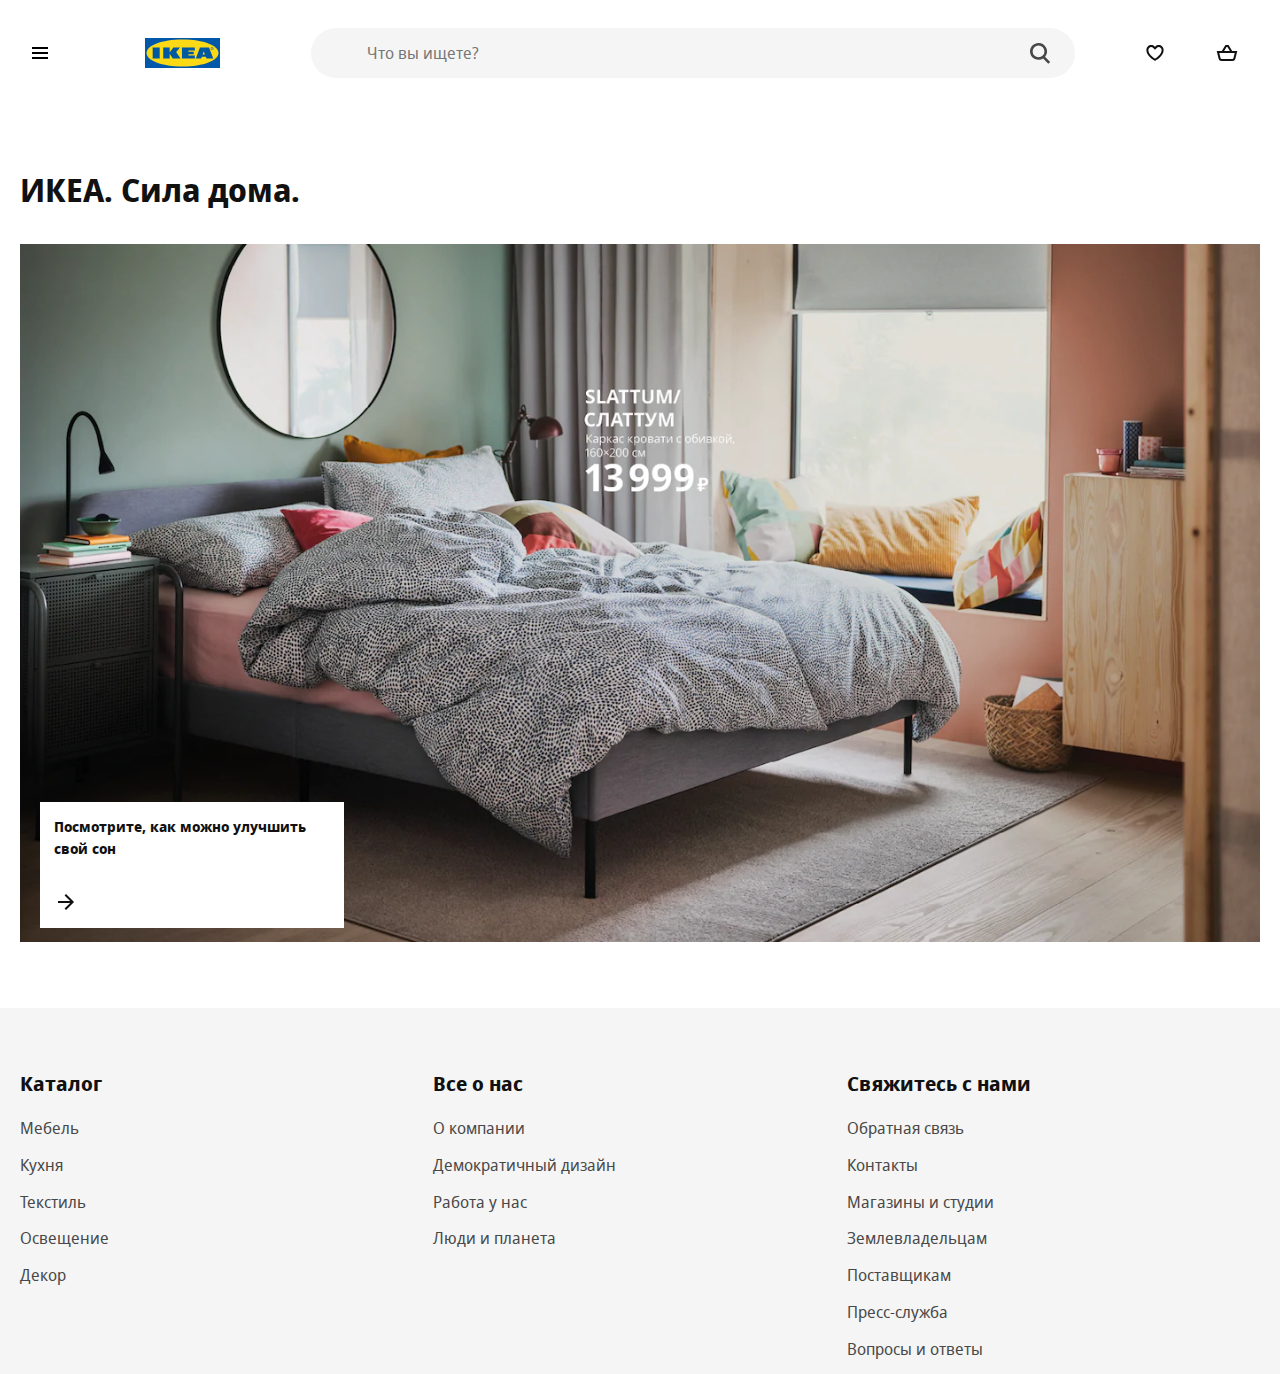
==== index.html @ 9fbd6f0b "добавил файлы в репезеторий" ====
<!DOCTYPE html>
<html lang="en">
<head>
    <meta charset="UTF-8">
    <meta name="viewport"
          content="width=device-width, user-scalable=no, initial-scale=1.0, maximum-scale=1.0, minimum-scale=1.0">
    <meta http-equiv="X-UA-Compatible" content="ie=edge">
    <link rel="apple-touch-icon" sizes="180x180" href="favicon/apple-touch-icon.png">
    <link rel="icon" type="image/png" sizes="32x32" href="favicon/favicon-32x32.png">
    <link rel="icon" type="image/png" sizes="16x16" href="favicon/favicon-16x16.png">
    <link rel="mask-icon" href="favicon/safari-pinned-tab.svg" color="#0058ab">
    <meta name="msapplication-TileColor" content="#0058ab">
    <meta name="theme-color" content="#0058ab">
    <title>ИКЕА - официальный интернет-магазин мебели - IKEA</title>
    <link rel="stylesheet" href="styles/styles.css">

    <script src="script/main.js" defer></script>

</head>
<body>
<header>
    <div class="container">
        <div class="header">
            <button class="btn btn-burger" aria-label="открыть меню">
                <svg focusable="false" class="svg-icon" width="24" height="24" viewBox="0 0 24 24" fill="none"
                     xmlns="http://www.w3.org/2000/svg">
                    <path fill-rule="evenodd" clip-rule="evenodd"
                          d="M20 8H4V6H20V8ZM20 13H4V11H20V13ZM20 18H4V16H20V18Z"></path>
                </svg>
            </button>
            <a href="index.html" class="logo">
                <img src="image/ikea-logo.svg" alt="Логотип">
            </a>
            <form class="search" method="get" action="goods.html">
                <input type="search" name="s" maxlength="150" class="search-input" spellcheck="false"
                       aria-label="Искать товары, новинки и вдохновение"
                       aria-placeholder="Искать товары, новинки и вдохновение" placeholder="Что вы ищете?"
                       autocapitalize="off" autocomplete="off" autocorrect="off">
                <button type="submit" class="btn search-btn" aria-label="найти"></button>
            </form>
            <a href="goods.html?cat=wishlist" class="btn btn-wishlist">
                <svg focusable="false" class="svg-icon" width="24" height="24" viewBox="0 0 24 24" fill="none"
                     xmlns="http://www.w3.org/2000/svg">
                    <path fill-rule="evenodd" clip-rule="evenodd"
                          d="M12.336 5.52055C14.2336 3.62376 17.3096 3.62401 19.2069 5.52129C20.2067 6.52115 20.6796 7.85005 20.6259 9.15761C20.6151 12.2138 18.4184 14.8654 16.4892 16.6366C15.4926 17.5517 14.5004 18.2923 13.7593 18.8036C13.3879 19.0598 13.0771 19.2601 12.8574 19.3973C12.7475 19.466 12.6601 19.519 12.5992 19.5555C12.5687 19.5737 12.5448 19.5879 12.5279 19.5978L12.5079 19.6094L12.502 19.6129L12.5001 19.614C12.5001 19.614 12.4989 19.6147 11.9999 18.748C11.501 19.6147 11.5005 19.6144 11.5005 19.6144L11.4979 19.6129L11.4919 19.6094L11.472 19.5978C11.4551 19.5879 11.4312 19.5737 11.4007 19.5555C11.3397 19.519 11.2524 19.466 11.1425 19.3973C10.9227 19.2601 10.612 19.0598 10.2405 18.8036C9.49947 18.2923 8.50726 17.5517 7.51063 16.6366C5.58146 14.8654 3.38477 12.2139 3.37399 9.15765C3.32024 7.85008 3.79314 6.52117 4.79301 5.52129C6.69054 3.62376 9.76704 3.62376 11.6646 5.52129L11.9993 5.856L12.3353 5.52129L12.336 5.52055ZM11.9999 18.748L11.5005 19.6144L11.9999 19.9019L12.4989 19.6147L11.9999 18.748ZM11.9999 17.573C12.1727 17.462 12.384 17.3226 12.6236 17.1573C13.3125 16.6821 14.2267 15.9988 15.1366 15.1634C17.0157 13.4381 18.6259 11.2919 18.6259 9.13506V9.11213L18.627 9.08922C18.6626 8.31221 18.3844 7.52727 17.7926 6.9355C16.6762 5.81903 14.866 5.81902 13.7495 6.9355L13.7481 6.93689L11.9965 8.68166L10.2504 6.9355C9.13387 5.81903 7.3237 5.81903 6.20722 6.9355C5.61546 7.52727 5.33724 8.31221 5.3729 9.08922L5.37395 9.11213V9.13507C5.37395 11.2919 6.98418 13.4381 8.86325 15.1634C9.77312 15.9988 10.6874 16.6821 11.3762 17.1573C11.6159 17.3226 11.8271 17.462 11.9999 17.573Z"></path>
                </svg>
            </a>
            <a href="cart.html" class="btn btn-cart">
                <svg focusable="false" class="svg-icon svg-cart" width="24" height="24" viewBox="0 0 24 24" fill="none"
                     xmlns="http://www.w3.org/2000/svg" style="display: block;">
                    <path fill-rule="evenodd" clip-rule="evenodd"
                          d="M10.9994 4H10.4373L10.1451 4.48017L6.78803 9.99716H3.00001H1.71924L2.02987 11.2397L3.65114 17.7248C3.98501 19.0603 5.18497 19.9972 6.56157 19.9972L17.4385 19.9972C18.8151 19.9972 20.015 19.0603 20.3489 17.7248L21.9702 11.2397L22.2808 9.99716H21H17.2113L13.8539 4.48014L13.5618 4H12.9997H12.0004H10.9994ZM14.8701 9.99716L12.4376 6H12.0004H11.5615L9.12921 9.99716H14.8701ZM5.59142 17.2397L4.28079 11.9972H19.7192L18.4086 17.2397C18.2973 17.6849 17.8973 17.9972 17.4385 17.9972L6.56157 17.9972C6.1027 17.9972 5.70272 17.6849 5.59142 17.2397Z"></path>
                </svg>
            </a>
        </div>
    </div>
</header>
<main>
    <div class="container">
        <h1 class="main-header">ИКЕА. Сила дома.</h1>
        <aside class="offer">
            <a href="card.html#idd059">
                <picture>
                    <source srcset="image/b47e07ee97fd5f9bf030d258d462a945.webp" type="image/webp">
                    <img src="image/b47e07ee97fd5f9bf030d258d462a945.jpg" alt="СЛАТТУМ">
                </picture>

            </a>
            <a class="offer-extra" href="goods.html?subcat=Кровати">
                <p>Посмотрите, как можно улучшить свой сон</p>
                <svg focusable="false" viewBox="0 0 24 24" class="offer-arrow" aria-hidden="true">
                    <path fill-rule="evenodd" clip-rule="evenodd"
                          d="M19.2937 12.7074L20.0008 12.0003L19.2938 11.2932L12.0008 3.99927L10.5865 5.41339L16.1727 11.0003H4V13.0003H16.1723L10.5855 18.5868L11.9996 20.0011L19.2937 12.7074Z"></path>
                </svg>
            </a>
        </aside>
    </div>
</main>
<footer>
    <div class="container">
        <div class="footer">
            <div class="footer-catalog">
                <h2 class="footer-header">Каталог</h2>
                <ul>
                    <li class="footer-list"><a href="goods.html?cat=Мебель">Мебель</a></li>
                    <li class="footer-list"><a href="goods.html?cat=Кухня">Кухня</a></li>
                    <li class="footer-list"><a href="goods.html?cat=Текстиль">Текстиль</a></li>
                    <li class="footer-list"><a href="goods.html?cat=Освещение">Освещение</a></li>
                    <li class="footer-list"><a href="goods.html?cat=Декор">Декор</a></li>
                </ul>
            </div>
            <div class="footer-about">
                <h2 class="footer-header">Все о нас</h2>
                <ul>
                    <li class="footer-list"><a href="#">О компании</a></li>
                    <li class="footer-list"><a href="#">Демократичный дизайн</a></li>
                    <li class="footer-list"><a href="#">Работа у нас</a></li>
                    <li class="footer-list"><a href="#">Люди и планета</a></li>
                </ul>
            </div>
            <div class="footer-connection">
                <h2 class="footer-header">Свяжитесь с нами</h2>
                <ul>
                    <li class="footer-list"><a href="#">Обратная связь</a></li>
                    <li class="footer-list"><a href="#">Контакты</a></li>
                    <li class="footer-list"><a href="#">Магазины и студии</a></li>
                    <li class="footer-list"><a href="#">Землевладельцам</a></li>
                    <li class="footer-list"><a href="#">Поставщикам</a></li>
                    <li class="footer-list"><a href="#">Пресс-служба</a></li>
                    <li class="footer-list"><a href="#">Вопросы и ответы</a></li>
                </ul>
            </div>
        </div>
    </div>

</footer>

<div class="catalog">
    <button type="button" class="btn btn-close catalog-btn" id="hnf-menu-close-btn" aria-expanded="true"
            title="Закрыть меню" aria-label="Закрыть меню">
        <svg focusable="false" class="svg-icon" width="24" height="24" viewBox="0 0 24 24" fill="none"
             xmlns="http://www.w3.org/2000/svg">
            <path fill-rule="evenodd" clip-rule="evenodd"
                  d="M12.0002 13.4144L16.9499 18.3642L18.3642 16.9499L13.4144 12.0002L18.3642 7.05044L16.95 5.63623L12.0002 10.586L7.05044 5.63623L5.63623 7.05044L10.586 12.0002L5.63624 16.9499L7.05046 18.3642L12.0002 13.4144Z"></path>
        </svg>
    </button>
    <h2>Каталог</h2>
    <ul class="catalog-list">
        <li class="catalog-list__item active"><a href="goods.html?cat=Мебель">Мебель</a></li>
        <li class="catalog-list__item"><a href="goods.html?cat=Кухня">Кухня</a></li>
        <li class="catalog-list__item"><a href="goods.html?cat=Текстиль">Текстиль</a></li>
        <li class="catalog-list__item"><a href="goods.html?cat=Освещение">Освещение</a></li>
        <li class="catalog-list__item"><a href="goods.html?cat=Декор">Декор</a></li>
    </ul>


</div>

<div class="subcatalog">
    <button type="button" class="btn btn-return catalog-btn" aria-expanded="true" title="Закрыть меню"
            aria-label="Закрыть меню">
        <svg focusable="false" class="svg-icon  hnf-svg-icon" width="24" height="24" viewBox="0 0 24 24" fill="none"
             xmlns="http://www.w3.org/2000/svg">
            <path fill-rule="evenodd" clip-rule="evenodd"
                  d="M4.70613 11.2927L3.99902 11.9997L4.70606 12.7069L11.999 20.0008L13.4133 18.5867L7.82744 13.0001H19.9999V11.0001H7.82729L13.4144 5.41328L12.0002 3.99902L4.70613 11.2927Z"></path>
        </svg>
    </button>
    <h3 class="subcatalog-header"><a href="goods.html?cat=Мебель"></a></h3>
    <ul class="subcatalog-list">
        <li class="subcatalog-list__item"><a href="goods.html?subcat=Диваны">Диваны</a></li>
        <li class="subcatalog-list__item"><a href="goods.html?subcat=Кресла">Кресла</a></li>
        <li class="subcatalog-list__item"><a href="goods.html?subcat=Книжные шкафы">Книжные шкафы</a></li>
        <li class="subcatalog-list__item"><a href="goods.html?subcat=Стеллажи">Стеллажи</a></li>
        <li class="subcatalog-list__item"><a href="goods.html?subcat=Шкаф для ТВ">Шкаф для ТВ</a></li>
        <li class="subcatalog-list__item"><a href="goods.html?subcat=Кровати">Кровати</a></li>
        <li class="subcatalog-list__item"><a href="goods.html?subcat=Комоды">Комоды</a></li>
        <li class="subcatalog-list__item"><a href="goods.html?subcat=Столы">Столы</a></li>
        <li class="subcatalog-list__item"><a href="goods.html?subcat=Письменные столы">Письменные столы</a></li>
        <li class="subcatalog-list__item">
            <a href="goods.html?subcat=Стулья для письменного стола">Стулья для письменного стола</a></li>
    </ul>
</div>



</body>
</html>
---- styles/styles.css ----
/*
* Prefixed by https://autoprefixer.github.io
* PostCSS: v7.0.29,
* Autoprefixer: v9.7.6
* Browsers: last 4 version
*/

@font-face {
	font-family: 'Noto Sans';
	src: local('Noto Sans Display Regular'), local('NotoSansDisplay-Regular'), url('../fonts/Notosansdisplayregular.woff2') format('woff2'), url('../fonts/Notosansdisplayregular.woff') format('woff');
	font-weight: 400;
	font-style: normal;
}

@font-face {
	font-family: 'Noto Sans';
	src: local('Noto Sans Display Italic'), local('NotoSansDisplay-Italic'), url('../fonts/Notosansdisplayitalic.woff2') format('woff2'), url('../fonts/Notosansdisplayitalic.woff') format('woff');
	font-weight: 400;
	font-style: italic;
}

@font-face {
	font-family: 'Noto Sans';
	src: local('Noto Sans Display Bold'), local('NotoSansDisplay-Bold'), url('../fonts/Notosansdisplaybold.woff2') format('woff2'), url('../fonts/Notosansdisplaybold.woff') format('woff');
	font-weight: 700;
	font-style: normal;
}

@font-face {
	font-family: 'Noto Sans';
	src: local('Noto Sans Display Bold Italic'), local('NotoSansDisplay-BoldItalic'), url('../fonts/Notosansdisplaybolditalic.woff2') format('woff2'), url('../fonts/Notosansdisplaybolditalic.woff') format('woff');
	font-weight: 700;
	font-style: italic;
}

html {
	-webkit-box-sizing: border-box;
	box-sizing: border-box;
}

*,
*::before,
*::after {
	-webkit-box-sizing: inherit;
	box-sizing: inherit;
}

body {
	min-width: 320px;
	margin: 0;

	background-color: #fff; /*под проект*/
	font-family: Noto Sans, Arial, sans-serif; /*в "" свой шрифт под проект*/

	font-size: 16px;
	color: #111;
	line-height: 1.5;
	-webkit-font-smoothing: subpixel-antialiased;
}

button, input {
	font: inherit;
}

button {
	cursor: pointer;
}

img {
	max-width: 100%;
	width: 100%;
	height: auto;
}

a {
	text-decoration: none;
	color: inherit;
}

ul {
	list-style: none;
	padding: 0;
	margin: 0;
}

h1, h2, h3, p {
	padding: 0;
	margin: 0;
}

/* container */

.container {
	max-width: 100rem;
	margin: 0 auto;
	padding: 0 1.25rem;
}

.visually-hidden {
	position: absolute !important;
	clip: rect(1px 1px 1px 1px);
	clip: rect(1px, 1px, 1px, 1px);
	padding: 0 !important;
	border: 0 !important;
	height: 1px !important;
	width: 1px !important;
	overflow: hidden;
}

/* при работе с float */

.clearfix::after {
	content: "";
	display: table;
	clear: both;
}

header {
	margin-bottom: 3.75rem;
}

.header {
	display: -ms-grid;
	display: grid;
	grid-gap: 1.25rem;
	-ms-grid-columns: 2fr 1.25rem 2fr 1.25rem 16fr 1.25rem 1fr 1.25rem 1fr;
	grid-template-columns: 2fr 2fr 16fr 1fr 1fr;
	-webkit-box-align: center;
	-ms-flex-align: center;
	align-items: center;
	padding: 1.75rem 0;
}

footer {
	background-color: #f5f5f5;
	margin-top: 3.75rem;
	padding: 3.75rem 0 0 0;
}

.footer {
	display: -ms-grid;
	display: grid;
	-ms-grid-columns: 1fr 1fr 1fr;
	grid-template-columns: 1fr 1fr 1fr;
}

.main-header {
	margin-bottom: 1.875rem
}

.btn {
	background-color: transparent;
	outline: transparent;
	border-radius: 50%;
	width: 40px;
	height: 40px;
	display: -webkit-box;
	display: -ms-flexbox;
	display: flex;
	-webkit-box-align: center;
	-ms-flex-align: center;
	align-items: center;
	-webkit-box-pack: center;
	-ms-flex-pack: center;
	justify-content: center;
	border: 1px solid transparent;
}

.btn:hover {
	background-color: #f5f5f5;
	color: #111;
}

.svg-icon {
	fill: currentColor;
}

.logo {
	text-align: center;
	width: 75px;
	height: 30px;

}

.search {
	position: relative;
	-webkit-box-flex: 1;
	-ms-flex-positive: 1;
	flex-grow: 1;
	height: 50px;
	margin: 0 40px;
}

.search-input {
	-webkit-appearance: none;
	-moz-appearance: none;
	appearance: none;
	background-color: #f5f5f5;
	display: block;
	appearance: none;
	width: 100%;
	height: 100%;
	padding: .5rem 3.5rem;
	margin: 0 auto;
	line-height: 1.5;
	border: 0;
	border-radius: 50em;
	outline: 0;
	-webkit-box-shadow: none;
	box-shadow: none;
	-webkit-transition: background .2s;
	-o-transition: background .2s;
	transition: background .2s;
}

.search-btn {
	position: absolute;
	top: 0.9rem;
	right: 0.9rem;
	background-image: url("data:image/svg+xml;charset=utf-8,%3Csvg width='16' height='17' fill='%23484848' xmlns='http://www.w3.org/2000/svg'%3E%3Cpath fill-rule='evenodd' clip-rule='evenodd' d='M6.5 11a4.5 4.5 0 110-9 4.5 4.5 0 010 9zm4.968-.307a6.5 6.5 0 10-1.514 1.315l3.996 3.996 1.414-1.414-3.896-3.897z'/%3E%3C/svg%3E");
	background-repeat: no-repeat;
	background-size: contain;
	width: 2.5rem;
	height: 1.5rem;
	background-position: center;
}

.offer {
	position: relative;
}

.offer-extra {
	position: absolute;
	padding: .9rem;
	color: #111;
	left: 1.25rem;
	bottom: 1.25rem;
	display: -webkit-box;
	display: -ms-flexbox;
	display: flex;
	background: #fff;
	-webkit-box-orient: vertical;
	-webkit-box-direction: normal;
	-ms-flex-direction: column;
	flex-direction: column;
	-webkit-box-align: start;
	-ms-flex-align: start;
	align-items: flex-start;
	max-width: 19rem;
	min-width: 13rem;
	font-size: .9rem;
	line-height: 1.5;
	font-weight: bold;
	word-break: break-word;
}

.offer-arrow {
	display: inline-block;
	height: 1.5rem;
	width: 1.5rem;
	vertical-align: middle;
	fill: currentColor;
	margin-top: 1.875rem;

}


.footer-header {
	line-height: 2rem;
	font-size: 1.25rem;
	padding: 0 0 1rem 0;

}

.footer-list {
	margin-bottom: .8rem;
}

.footer-list > a {
	color: #484848;
}

.footer-list > a:hover {
	color: #111;
	text-decoration: underline;
}

.catalog {
	position: fixed;
	z-index: 999;
	top: 0;
	left: -100%;
	bottom: 0;
	background-color: #fff;
	overflow-y: auto;
	overflow-x: hidden;
	-webkit-transition: left 0.2s 0s;
	-o-transition: left 0.2s 0s;
	transition: left 0.2s 0s;
	width: 20rem;
	padding: 6rem 4rem 3rem;

}

.catalog.open {
	left: 0;
}

.catalog-btn {
	position: absolute;
	top: 3rem;
	left: 3rem;
}

.catalog-list__item,
.subcatalog-list__item {
	cursor: pointer;
	color: #111;


}

.catalog-list__item a,
.subcatalog-list__item a {
	text-decoration: underline;
	display: block;
}

.catalog-list__item a {
	padding: .5rem 1.5rem .5rem 0;
}

.subcatalog-list__item a {
	padding: .5rem 0;
}

.catalog-list__item:hover a,
.subcatalog-list__item:hover a {
	text-decoration: underline;
}

.catalog-list__item.active {
	background-repeat: no-repeat;
	background-position: right 0 center;
	background-image: url('data:image/svg+xml;utf8,<svg width="24" height="24" viewBox="0 0 24 24" fill="none" xmlns="http://www.w3.org/2000/svg"><path fill-rule="evenodd" clip-rule="evenodd" d="M15.5996 11.9999L9.81456 17.7857L8.40026 16.3716L12.7714 11.9999L8.40026 7.62823L9.81457 6.21411L15.5996 11.9999Z" fill="%23959595"/></svg>');
}

.subcatalog {
	position: fixed;
	z-index: 998;
	top: 0;
	left: -100%;
	bottom: 0;
	background-color: #fff;
	overflow-y: auto;
	overflow-x: hidden;
	-webkit-transition: left, right 0.2s 0s;
	-o-transition: left, right 0.2s 0s;
	transition: left, right 0.2s 0s;
	width: 25rem;
	padding: 6rem 4rem 3rem;
	border-left: 2px solid #ccc;
}

.subcatalog.subopen {
	left: 20rem;
	display: block;
}

.overlay {
	display: block;
	position: fixed;
	z-index: 899;
	top: 0;
	bottom: 0;
	right: 0;
	left: 0;
	background-color: black;
	-webkit-transition: all .2s ease;
	-o-transition: all .2s ease;
	transition: all .2s ease;
	opacity: 0;
	pointer-events: none;
}

.overlay.active {
	opacity: 0.25;
	pointer-events: all;
}


.wrapper {
	position: relative;
	margin-top: 4rem;
}

.wrapper:before {
	content: '';
	width: calc(100% + 2rem);
	display: block;
	position: absolute;
	top: -2rem;
	z-index: 99;
	margin: 0 -1rem;
	border-bottom: 1px solid #dfdfdf;
}

.good {
	display: -ms-grid;
	display: grid;
	-ms-grid-columns: minmax(0, 1fr) 1.25rem minmax(0, 1fr) 1.25rem minmax(0, 1fr) 1.25rem minmax(0, 1fr) 1.25rem minmax(0, 1fr) 1.25rem minmax(0, 1fr) 1.25rem minmax(0, 1fr) 1.25rem minmax(0, 1fr) 1.25rem minmax(0, 1fr) 1.25rem minmax(0, 1fr) 1.25rem minmax(0, 1fr) 1.25rem minmax(0, 1fr);
	grid-template-columns: repeat(12, minmax(0, 1fr));
	grid-column-gap: 1.25rem;
	padding-top: 2rem;
}

.good-images {
	display: -webkit-box;
	display: -ms-flexbox;
	display: flex;
	-ms-flex-wrap: wrap;
	flex-wrap: wrap;
	-ms-grid-column: 1;
	grid-column-start: 1;
	-ms-grid-column-span: 8;
	grid-column-end: 9;
	-ms-flex-pack: distribute;
	justify-content: space-around;


}

.good-image__item {
	width: calc(50% - 1.25rem);
	margin-left: .625rem;
	margin-right: .625rem;
	min-height: 500px;
}


.good-item {
	-ms-grid-column: 9;
	grid-column-start: 9;
	-ms-grid-column-span: 4;
	grid-column-end: 13;
	padding: 0 2.5rem;
}

.good-item__section {
	margin-bottom: 2.5rem;
}

.good-item__new {
	display: none;
}


.good-item__empty {
	display: none;
}

.not-in-stock .good-item__empty {
	display: block;
}

.not-in-stock .btn-good {
	display: none;
}

.good-item__header {
	font-size: 1.375rem;
	line-height: 1.5;
	font-weight: 700;
	text-transform: uppercase;
	margin-bottom: .3rem;
}

.good-item__description {
	line-height: 1.5;
	letter-spacing: 0;
	font-weight: 400;
	color: #484848;
	font-size: .875rem;
}

.good-item__price {
	white-space: nowrap;
	text-align: right;
}

.good-item__section {
	display: -webkit-box;
	display: -ms-flexbox;
	display: flex;
	-webkit-box-pack: justify;
	-ms-flex-pack: justify;
	justify-content: space-between;
}

.good-item__price-value {
	line-height: 1.1875;
	font-size: 1.375rem;
}

.good-item__currency {
	line-height: .9;
	font-size: .6875rem;
	vertical-align: text-top;
}

.not-in-stock .good-item__price-value,
.not-in-stock .good-item__currency {
	display: none;
}

.good-item__buttons {
	display: -webkit-box;
	display: -ms-flexbox;
	display: flex;
	-webkit-box-pack: justify;
	-ms-flex-pack: justify;
	justify-content: space-between;
	-webkit-box-align: center;
	-ms-flex-align: center;
	align-items: center;
	width: 100%;
}

.btn-good {
	margin-right: 1rem;
	-webkit-box-flex: 1;
	-ms-flex-positive: 1;
	flex-grow: 1;
	-ms-flex-negative: 1;
	flex-shrink: 1;
	position: relative;
	background: #0058a3;
	color: #fff;
	border-radius: 52px;
	padding: 0 2rem;
	display: -webkit-box;
	display: -ms-flexbox;
	display: flex;
	height: 3.5rem;
	-webkit-box-align: center;
	-ms-flex-align: center;
	align-items: center;
}

.btn-good-svg {
	margin-right: .5rem;
	vertical-align: top;
	-ms-flex-negative: 0;
	flex-shrink: 0;
	display: inline-block;
	height: 1.5rem;
	width: 1.5rem;
	fill: #fff;
}

.btn-good:hover {
	color: #0058a3;
}

.btn-good:hover .btn-good-svg {
	fill: #0058a3;
}

.btn-good__label {
	text-align: center;
	border: 0;
	font-weight: 700;
	font-size: .875rem;
	line-height: 1.42857;
}

.btn-add-wishlist {
	background: rgba(0, 0, 0, 0);
	color: #111;
	border-radius: 40px;
	padding: 0 .9375rem;
	border: 1px solid #dfdfdf;
	height: 3.5rem;
	width: 3.5rem;
	margin-left: auto;
}

.btn-add-wishlist__svg {
	height: 1.5rem;
	width: 1.5rem;

}

.btn-add-wishlist:hover .btn-add-wishlist__svg {
	fill: red;
}

.btn-add-wishlist.contains-wishlist .btn-add-wishlist__svg {
	fill: red;

}

.btn-add-wishlist:hover.contains-wishlist .btn-add-wishlist__svg {
	fill: black;
}


.goods-list {
	display: -ms-grid;
	display: grid;
	grid-template-columns: repeat(4, 1fr);
}

.goods-list__item {
	margin-bottom: 2rem;
}


.goods-item {
	position: relative;
	display: -webkit-box;
	display: -ms-flexbox;
	display: flex;
	-webkit-box-orient: vertical;
	-webkit-box-direction: normal;
	-ms-flex-direction: column;
	flex-direction: column;
	-webkit-box-pack: justify;
	-ms-flex-pack: justify;
	justify-content: space-between;
	height: 100%;
}

.goods-item__img {
	height: 380px;
	display: table-cell;
	vertical-align: middle
}


.btn-add-card {
	position: absolute;
	opacity: 0;
	-webkit-transition: opacity 0.2s 0s;
	-o-transition: opacity 0.2s 0s;
	transition: opacity 0.2s 0s;
	right: 1rem;
	bottom: 0.5rem;
	background-color: rgb(0, 88, 163);
	border: 1px solid rgb(0, 88, 163);
	background-repeat: no-repeat;
	background-position: center;
	background-image: url("data:image/svg+xml;utf8,<svg width='24' height='24' xmlns='http://www.w3.org/2000/svg' viewBox='0 0 24 24'><path fill-rule='evenodd' clip-rule='evenodd' d='M10.4372 4H10.9993H12.0003H12.9996H13.5616L13.8538 4.48014L17.2112 9.99713H21H22.2806L21.9702 11.2396L21.5303 13H19.4688L19.7194 11.9971H4.28079L5.59143 17.2397C5.70272 17.6848 6.1027 17.9971 6.56157 17.9971H15V19.9971H6.56157C5.18496 19.9971 3.98502 19.0602 3.65114 17.7247L2.02987 11.2397L1.71924 9.99713H3.00002H6.78793L10.145 4.48017L10.4372 4ZM12.4375 6L14.87 9.99713H9.12911L11.5614 6H12.0003H12.4375ZM17.9961 16V14H19.9961V16H21.9961V18H19.9961V20H17.9961V18H15.9961V16H17.9961Z' fill='white' /></svg>");
}

.btn-add-card:hover {
	background-color: rgb(255, 255, 255);
	background-image: url("data:image/svg+xml;utf8,<svg width='24' height='24' xmlns='http://www.w3.org/2000/svg' viewBox='0 0 24 24'><path fill-rule='evenodd' clip-rule='evenodd' d='M10.4372 4H10.9993H12.0003H12.9996H13.5616L13.8538 4.48014L17.2112 9.99713H21H22.2806L21.9702 11.2396L21.5303 13H19.4688L19.7194 11.9971H4.28079L5.59143 17.2397C5.70272 17.6848 6.1027 17.9971 6.56157 17.9971H15V19.9971H6.56157C5.18496 19.9971 3.98502 19.0602 3.65114 17.7247L2.02987 11.2397L1.71924 9.99713H3.00002H6.78793L10.145 4.48017L10.4372 4ZM12.4375 6L14.87 9.99713H9.12911L11.5614 6H12.0003H12.4375ZM17.9961 16V14H19.9961V16H21.9961V18H19.9961V20H17.9961V18H15.9961V16H17.9961Z' fill='rgb(0, 88, 163)' /></svg>");

}

.goods-item:hover .btn-add-card {
	opacity: 1;
}

.goods-item__header {
	margin-top: auto;
	margin-bottom: 1rem;
}

.goods-item__new {
	line-height: 1.42857;
	color: #ca5008;
	font-weight: 700;
	font-size: 0.8rem;
}

.goods-item__link {
	display: block;
	height: 100%;
}

.goods-item__description {
	margin-bottom: 1rem;
	font-size: .875rem;
	line-height: 1.42857;
}

.goods-item__price {
	min-height: calc(40px + 0.5rem);
	padding-bottom: 0.5rem;
	font-weight: 700;
}

.goods-item__price-value {
	font-size: 1.375rem;
}

.goods-item__currency {
	line-height: .9;
	font-size: .6875rem;
	vertical-align: text-top;
}


.breadcrumb__list-item {
	display: inline;
}

.breadcrumb__list-item:after {
	content: "\0203A";
	display: inline;
	margin: 0 .3125rem;
	font-size: 1rem;
	line-height: 1.125;
}

.breadcrumb__list-item:last-child:after {
	content: "";
}

.breadcrumb__link {
	font-size: .75rem;
	line-height: 1.5;
	font-weight: 400;
	vertical-align: middle;
}

.breadcrumb__list-item:last-child .breadcrumb__link {
	color: #484848;
	pointer-events: none;
	cursor: auto;
}

.cart-wrapper {
	max-width: 768px;
}

.cart-header {
	text-align: center;
}

.product {
	display: -ms-grid;
	display: grid;
	-ms-grid-columns: 152px 4fr 6fr;
	grid-template-columns: 152px 4fr 6fr;
	-ms-grid-rows: auto;
	grid-template-rows: auto;
	font-size: .81rem;
	line-height: 1.385;
}

.product > *:nth-child(1) {
	-ms-grid-row: 1;
	-ms-grid-column: 1;
}

.product > *:nth-child(2) {
	-ms-grid-row: 1;
	-ms-grid-column: 2;
}

.product > *:nth-child(3) {
	-ms-grid-row: 1;
	-ms-grid-column: 3;
}

.product__image-container {
	-ms-grid-column: 1;
	grid-column: 1;
	-ms-grid-row: 1;
	-ms-grid-row-span: 2;
	grid-row: 1/3;
	padding-right: 1rem;
}

.product__description {
	-ms-grid-column: 2;
	grid-column: 2;
	-ms-grid-row: 1;
	grid-row: 1;
}

.product__name {
	font-size: 1.2rem;
	margin-bottom: .5rem;
	font-weight: 700;
	text-transform: uppercase;
	word-break: break-word;
}

.product__prices {
	-ms-grid-column: 3;
	grid-column: 3;
	-ms-grid-row: 1;
	grid-row: 1;
	text-align: right;
	padding-top: 0;
}

.product__controls {
	-ms-grid-column: 3;
	grid-column: 3;
	-ms-grid-row: 2;
	grid-row: 2;
	margin-top: .5rem;
	display: -webkit-box;
	display: -ms-flexbox;
	display: flex;
	-webkit-box-pack: end;
	-ms-flex-pack: end;
	justify-content: flex-end;
}

.btn-remove {
	color: #444;
	border-color: #666;
	border-radius: unset;
}

.product__total {
	font-weight: 700;
	font-size: 1.06rem;
	line-height: 1.2;
}

.product-controls__remove {
	width: 12.5%;
}

.product-controls__quantity {
	width: 25%;
	margin-left: .5rem;
}

.cart-header {
	margin-bottom: 3rem;
}

.cart-item {
	margin-bottom: 2rem;
}

.cart-total {
	display: -webkit-box;
	display: -ms-flexbox;
	display: flex;
	-webkit-box-pack: justify;
	-ms-flex-pack: justify;
	justify-content: space-between;
	padding: .35rem 0;
	font-weight: 700;
	font-size: 14px;
	text-align: initial;
	border: dashed #cacaca;
	border-width: 1px 0;
}

.cart-checkout {
	color: #ffffff;
	padding: 12px 62px;
	background-color: #3a6e9f;
	border: none;
	display: block;
	margin: 1rem auto;
}

.cart-form {
	margin: 1rem 0;
	text-align: center;
}

.cart-form label {
	display: block;
	margin: 1rem;
}

select {
	width: 100%;
	max-width: 352px;
	height: 40px;
	margin: 0;
	padding: 0 10px;
	border: 1px solid #666;
	border-radius: 2px;
	background: #fff url(../image/chevron-down-thin-24.1667eab2.svg) no-repeat right 8px center/1.5rem;
	-webkit-appearance: none;
	-moz-appearance: none;
	appearance: none;
	font-size: 1rem;
	line-height: 1.15;
	font-family: inherit;
	text-transform: none;
}

@media (max-width: 1200px) {
	.goods-list {
		grid-template-columns: repeat(3, 1fr);
	}
}

@media (max-width: 768px) {
	.goods-list {
		grid-template-columns: repeat(2, 1fr);
	}

	.header {
		-ms-grid-columns: 1fr 1.25rem 2fr 1.25rem 1fr 1.25rem 1fr;
		grid-template-columns: 1fr 2fr 1fr 1fr;
		-ms-grid-rows: auto 1.25rem auto 1.25rem auto;
		grid-template-areas: "burger logo wishlist cart" "main main . sidebar" "footer footer footer footer";
	}

	.btn-burger {
		grid-area: burger;
	}

	.logo {
		grid-area: logo;
	}

	.btn-wishlist {
		grid-area: wishlist;
	}

	.btn-cart {
		grid-area: cart;
	}

	.search {
		grid-area: search;
		-ms-grid-row: 2;
		grid-row: 2;
		-ms-grid-column-span: 5;
		grid-column-end: 6;
		-ms-grid-column: 1;
		grid-column-start: 1;
		margin: 0;
	}

	.footer {
		-ms-grid-rows: auto;
		grid-template-rows: auto;
		-webkit-box-pack: center;
		-ms-flex-pack: center;
		justify-content: center;
		grid-template-areas: "catalog" "about" "connection";
		-ms-grid-columns: 300px;
		grid-template-columns: 300px

	}

	.footer-catalog {
		grid-area: catalog;
		margin-bottom: 50px;
	}

	.footer-about {
		grid-area: about;
		margin-bottom: 50px;
	}

	.footer-connection {
		grid-area: connection;
		margin-bottom: 50px;
	}

	.catalog {
		width: 50%;
	}

	.subcatalog {
		width: 50%;
		left: auto;
		right: -100%;
	}

	.subcatalog.subopen {
		right: 0;
		left: auto;
	}
}

@media (max-width: 768px) {

	.footer-catalog {
		-ms-grid-row: 1;
		-ms-grid-column: 1

	}

	.footer-about {
		-ms-grid-row: 2;
		-ms-grid-column: 1

	}

	.footer-connection {
		-ms-grid-row: 3;
		-ms-grid-column: 1

	}
}

@media (max-width: 768px) {

	.btn-burger {
		-ms-grid-row: 1;
		-ms-grid-column: 1;
	}

	.logo {
		-ms-grid-row: 1;
		-ms-grid-column: 3;
	}

	.btn-wishlist {
		-ms-grid-row: 1;
		-ms-grid-column: 5;
	}

	.btn-cart {
		-ms-grid-row: 1;
		-ms-grid-column: 7;
	}
}

@media (max-width: 576px) {
	.goods-list {
		-ms-grid-columns: 1fr;
		grid-template-columns: 1fr;
	}

	.catalog {
		width: 100%;
	}

	.subcatalog {
		z-index: 999;
		width: 100%;
	}

	.subcatalog.subopen {
		right: 0;
	}
}
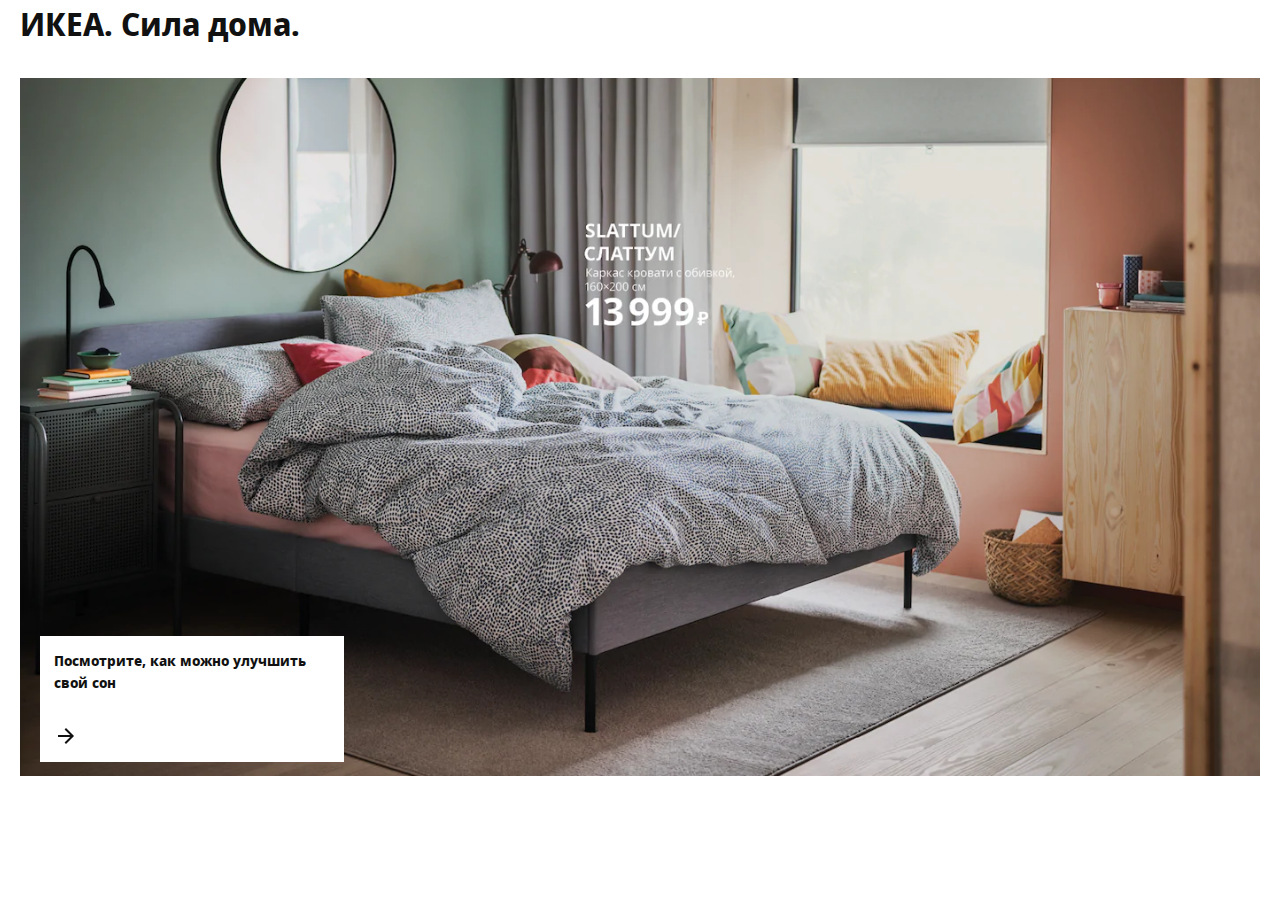
==== commit 16e93fcf: "day 2" ====
--- a/index.html
+++ b/index.html
@@ -14,47 +14,13 @@
     <title>ИКЕА - официальный интернет-магазин мебели - IKEA</title>
     <link rel="stylesheet" href="styles/styles.css">
 
-    <script src="script/main.js" defer></script>
-
+    
+   
+    <script src="script/index.js" defer type="module"></script>
+    
 </head>
 <body>
-<header>
-    <div class="container">
-        <div class="header">
-            <button class="btn btn-burger" aria-label="открыть меню">
-                <svg focusable="false" class="svg-icon" width="24" height="24" viewBox="0 0 24 24" fill="none"
-                     xmlns="http://www.w3.org/2000/svg">
-                    <path fill-rule="evenodd" clip-rule="evenodd"
-                          d="M20 8H4V6H20V8ZM20 13H4V11H20V13ZM20 18H4V16H20V18Z"></path>
-                </svg>
-            </button>
-            <a href="index.html" class="logo">
-                <img src="image/ikea-logo.svg" alt="Логотип">
-            </a>
-            <form class="search" method="get" action="goods.html">
-                <input type="search" name="s" maxlength="150" class="search-input" spellcheck="false"
-                       aria-label="Искать товары, новинки и вдохновение"
-                       aria-placeholder="Искать товары, новинки и вдохновение" placeholder="Что вы ищете?"
-                       autocapitalize="off" autocomplete="off" autocorrect="off">
-                <button type="submit" class="btn search-btn" aria-label="найти"></button>
-            </form>
-            <a href="goods.html?cat=wishlist" class="btn btn-wishlist">
-                <svg focusable="false" class="svg-icon" width="24" height="24" viewBox="0 0 24 24" fill="none"
-                     xmlns="http://www.w3.org/2000/svg">
-                    <path fill-rule="evenodd" clip-rule="evenodd"
-                          d="M12.336 5.52055C14.2336 3.62376 17.3096 3.62401 19.2069 5.52129C20.2067 6.52115 20.6796 7.85005 20.6259 9.15761C20.6151 12.2138 18.4184 14.8654 16.4892 16.6366C15.4926 17.5517 14.5004 18.2923 13.7593 18.8036C13.3879 19.0598 13.0771 19.2601 12.8574 19.3973C12.7475 19.466 12.6601 19.519 12.5992 19.5555C12.5687 19.5737 12.5448 19.5879 12.5279 19.5978L12.5079 19.6094L12.502 19.6129L12.5001 19.614C12.5001 19.614 12.4989 19.6147 11.9999 18.748C11.501 19.6147 11.5005 19.6144 11.5005 19.6144L11.4979 19.6129L11.4919 19.6094L11.472 19.5978C11.4551 19.5879 11.4312 19.5737 11.4007 19.5555C11.3397 19.519 11.2524 19.466 11.1425 19.3973C10.9227 19.2601 10.612 19.0598 10.2405 18.8036C9.49947 18.2923 8.50726 17.5517 7.51063 16.6366C5.58146 14.8654 3.38477 12.2139 3.37399 9.15765C3.32024 7.85008 3.79314 6.52117 4.79301 5.52129C6.69054 3.62376 9.76704 3.62376 11.6646 5.52129L11.9993 5.856L12.3353 5.52129L12.336 5.52055ZM11.9999 18.748L11.5005 19.6144L11.9999 19.9019L12.4989 19.6147L11.9999 18.748ZM11.9999 17.573C12.1727 17.462 12.384 17.3226 12.6236 17.1573C13.3125 16.6821 14.2267 15.9988 15.1366 15.1634C17.0157 13.4381 18.6259 11.2919 18.6259 9.13506V9.11213L18.627 9.08922C18.6626 8.31221 18.3844 7.52727 17.7926 6.9355C16.6762 5.81903 14.866 5.81902 13.7495 6.9355L13.7481 6.93689L11.9965 8.68166L10.2504 6.9355C9.13387 5.81903 7.3237 5.81903 6.20722 6.9355C5.61546 7.52727 5.33724 8.31221 5.3729 9.08922L5.37395 9.11213V9.13507C5.37395 11.2919 6.98418 13.4381 8.86325 15.1634C9.77312 15.9988 10.6874 16.6821 11.3762 17.1573C11.6159 17.3226 11.8271 17.462 11.9999 17.573Z"></path>
-                </svg>
-            </a>
-            <a href="cart.html" class="btn btn-cart">
-                <svg focusable="false" class="svg-icon svg-cart" width="24" height="24" viewBox="0 0 24 24" fill="none"
-                     xmlns="http://www.w3.org/2000/svg" style="display: block;">
-                    <path fill-rule="evenodd" clip-rule="evenodd"
-                          d="M10.9994 4H10.4373L10.1451 4.48017L6.78803 9.99716H3.00001H1.71924L2.02987 11.2397L3.65114 17.7248C3.98501 19.0603 5.18497 19.9972 6.56157 19.9972L17.4385 19.9972C18.8151 19.9972 20.015 19.0603 20.3489 17.7248L21.9702 11.2397L22.2808 9.99716H21H17.2113L13.8539 4.48014L13.5618 4H12.9997H12.0004H10.9994ZM14.8701 9.99716L12.4376 6H12.0004H11.5615L9.12921 9.99716H14.8701ZM5.59142 17.2397L4.28079 11.9972H19.7192L18.4086 17.2397C18.2973 17.6849 17.8973 17.9972 17.4385 17.9972L6.56157 17.9972C6.1027 17.9972 5.70272 17.6849 5.59142 17.2397Z"></path>
-                </svg>
-            </a>
-        </div>
-    </div>
-</header>
+
 <main>
     <div class="container">
         <h1 class="main-header">ИКЕА. Сила дома.</h1>
@@ -76,90 +42,11 @@
         </aside>
     </div>
 </main>
-<footer>
-    <div class="container">
-        <div class="footer">
-            <div class="footer-catalog">
-                <h2 class="footer-header">Каталог</h2>
-                <ul>
-                    <li class="footer-list"><a href="goods.html?cat=Мебель">Мебель</a></li>
-                    <li class="footer-list"><a href="goods.html?cat=Кухня">Кухня</a></li>
-                    <li class="footer-list"><a href="goods.html?cat=Текстиль">Текстиль</a></li>
-                    <li class="footer-list"><a href="goods.html?cat=Освещение">Освещение</a></li>
-                    <li class="footer-list"><a href="goods.html?cat=Декор">Декор</a></li>
-                </ul>
-            </div>
-            <div class="footer-about">
-                <h2 class="footer-header">Все о нас</h2>
-                <ul>
-                    <li class="footer-list"><a href="#">О компании</a></li>
-                    <li class="footer-list"><a href="#">Демократичный дизайн</a></li>
-                    <li class="footer-list"><a href="#">Работа у нас</a></li>
-                    <li class="footer-list"><a href="#">Люди и планета</a></li>
-                </ul>
-            </div>
-            <div class="footer-connection">
-                <h2 class="footer-header">Свяжитесь с нами</h2>
-                <ul>
-                    <li class="footer-list"><a href="#">Обратная связь</a></li>
-                    <li class="footer-list"><a href="#">Контакты</a></li>
-                    <li class="footer-list"><a href="#">Магазины и студии</a></li>
-                    <li class="footer-list"><a href="#">Землевладельцам</a></li>
-                    <li class="footer-list"><a href="#">Поставщикам</a></li>
-                    <li class="footer-list"><a href="#">Пресс-служба</a></li>
-                    <li class="footer-list"><a href="#">Вопросы и ответы</a></li>
-                </ul>
-            </div>
-        </div>
-    </div>
-
-</footer>
-
-<div class="catalog">
-    <button type="button" class="btn btn-close catalog-btn" id="hnf-menu-close-btn" aria-expanded="true"
-            title="Закрыть меню" aria-label="Закрыть меню">
-        <svg focusable="false" class="svg-icon" width="24" height="24" viewBox="0 0 24 24" fill="none"
-             xmlns="http://www.w3.org/2000/svg">
-            <path fill-rule="evenodd" clip-rule="evenodd"
-                  d="M12.0002 13.4144L16.9499 18.3642L18.3642 16.9499L13.4144 12.0002L18.3642 7.05044L16.95 5.63623L12.0002 10.586L7.05044 5.63623L5.63623 7.05044L10.586 12.0002L5.63624 16.9499L7.05046 18.3642L12.0002 13.4144Z"></path>
-        </svg>
-    </button>
-    <h2>Каталог</h2>
-    <ul class="catalog-list">
-        <li class="catalog-list__item active"><a href="goods.html?cat=Мебель">Мебель</a></li>
-        <li class="catalog-list__item"><a href="goods.html?cat=Кухня">Кухня</a></li>
-        <li class="catalog-list__item"><a href="goods.html?cat=Текстиль">Текстиль</a></li>
-        <li class="catalog-list__item"><a href="goods.html?cat=Освещение">Освещение</a></li>
-        <li class="catalog-list__item"><a href="goods.html?cat=Декор">Декор</a></li>
-    </ul>
 
 
-</div>
 
-<div class="subcatalog">
-    <button type="button" class="btn btn-return catalog-btn" aria-expanded="true" title="Закрыть меню"
-            aria-label="Закрыть меню">
-        <svg focusable="false" class="svg-icon  hnf-svg-icon" width="24" height="24" viewBox="0 0 24 24" fill="none"
-             xmlns="http://www.w3.org/2000/svg">
-            <path fill-rule="evenodd" clip-rule="evenodd"
-                  d="M4.70613 11.2927L3.99902 11.9997L4.70606 12.7069L11.999 20.0008L13.4133 18.5867L7.82744 13.0001H19.9999V11.0001H7.82729L13.4144 5.41328L12.0002 3.99902L4.70613 11.2927Z"></path>
-        </svg>
-    </button>
-    <h3 class="subcatalog-header"><a href="goods.html?cat=Мебель"></a></h3>
-    <ul class="subcatalog-list">
-        <li class="subcatalog-list__item"><a href="goods.html?subcat=Диваны">Диваны</a></li>
-        <li class="subcatalog-list__item"><a href="goods.html?subcat=Кресла">Кресла</a></li>
-        <li class="subcatalog-list__item"><a href="goods.html?subcat=Книжные шкафы">Книжные шкафы</a></li>
-        <li class="subcatalog-list__item"><a href="goods.html?subcat=Стеллажи">Стеллажи</a></li>
-        <li class="subcatalog-list__item"><a href="goods.html?subcat=Шкаф для ТВ">Шкаф для ТВ</a></li>
-        <li class="subcatalog-list__item"><a href="goods.html?subcat=Кровати">Кровати</a></li>
-        <li class="subcatalog-list__item"><a href="goods.html?subcat=Комоды">Комоды</a></li>
-        <li class="subcatalog-list__item"><a href="goods.html?subcat=Столы">Столы</a></li>
-        <li class="subcatalog-list__item"><a href="goods.html?subcat=Письменные столы">Письменные столы</a></li>
-        <li class="subcatalog-list__item">
-            <a href="goods.html?subcat=Стулья для письменного стола">Стулья для письменного стола</a></li>
-    </ul>
-</div>
+
+
 
 
 
--- a/styles/styles.css
+++ b/styles/styles.css
@@ -608,6 +608,7 @@
 .goods-list {
 	display: -ms-grid;
 	display: grid;
+	grid-gap: 1.25rem;
 	grid-template-columns: repeat(4, 1fr);
 }
 
